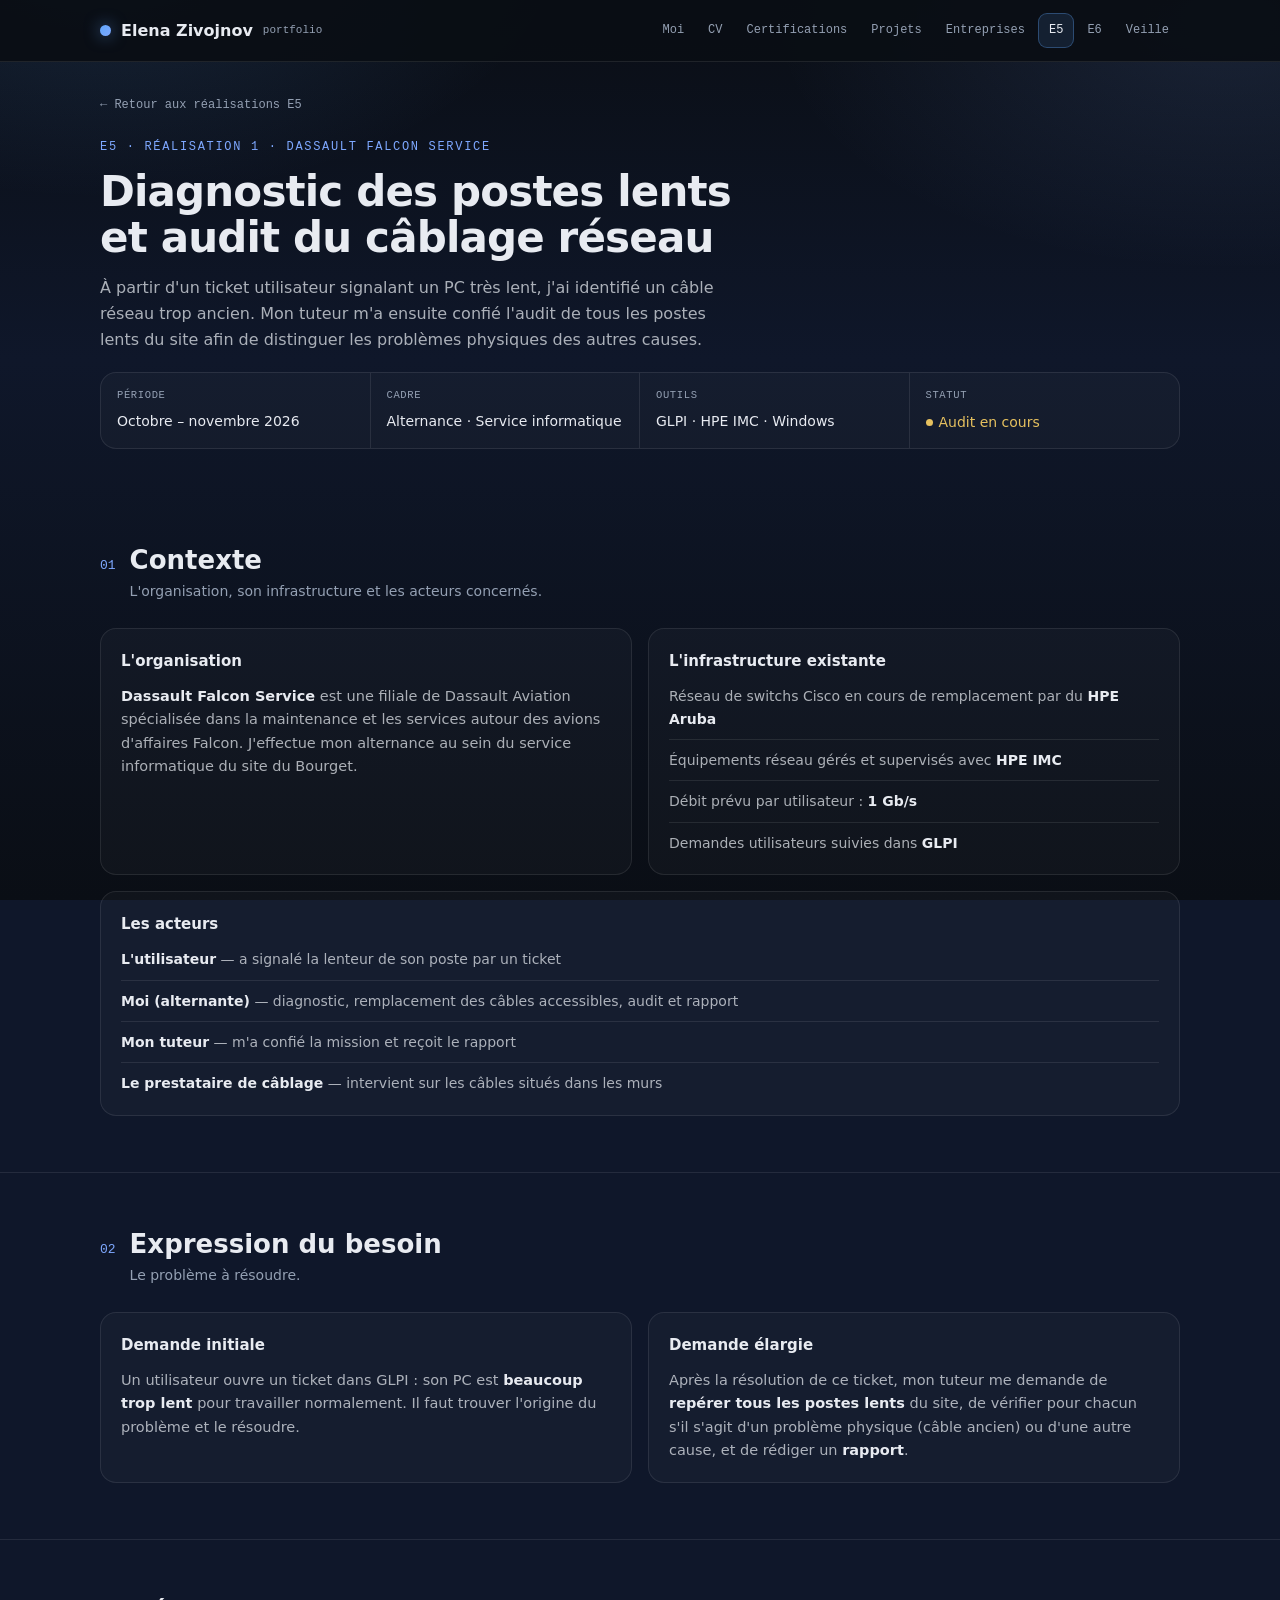
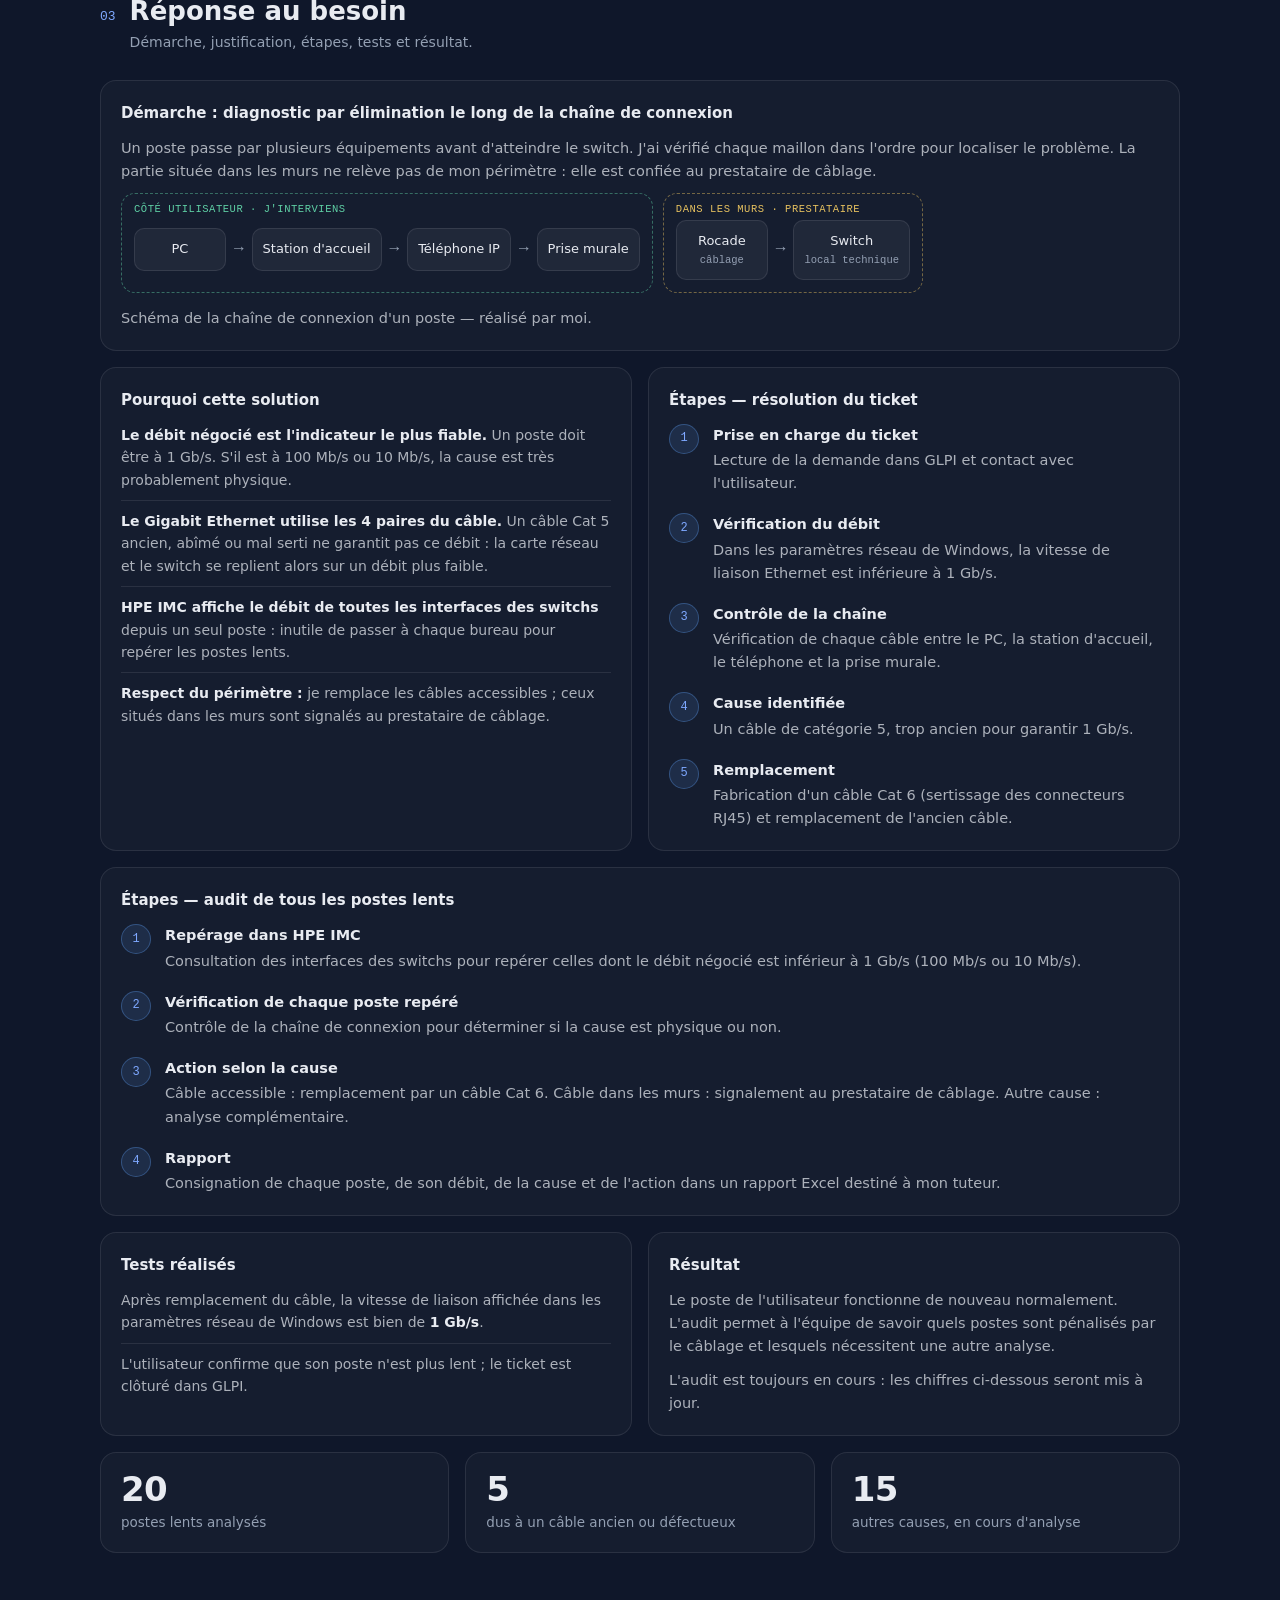
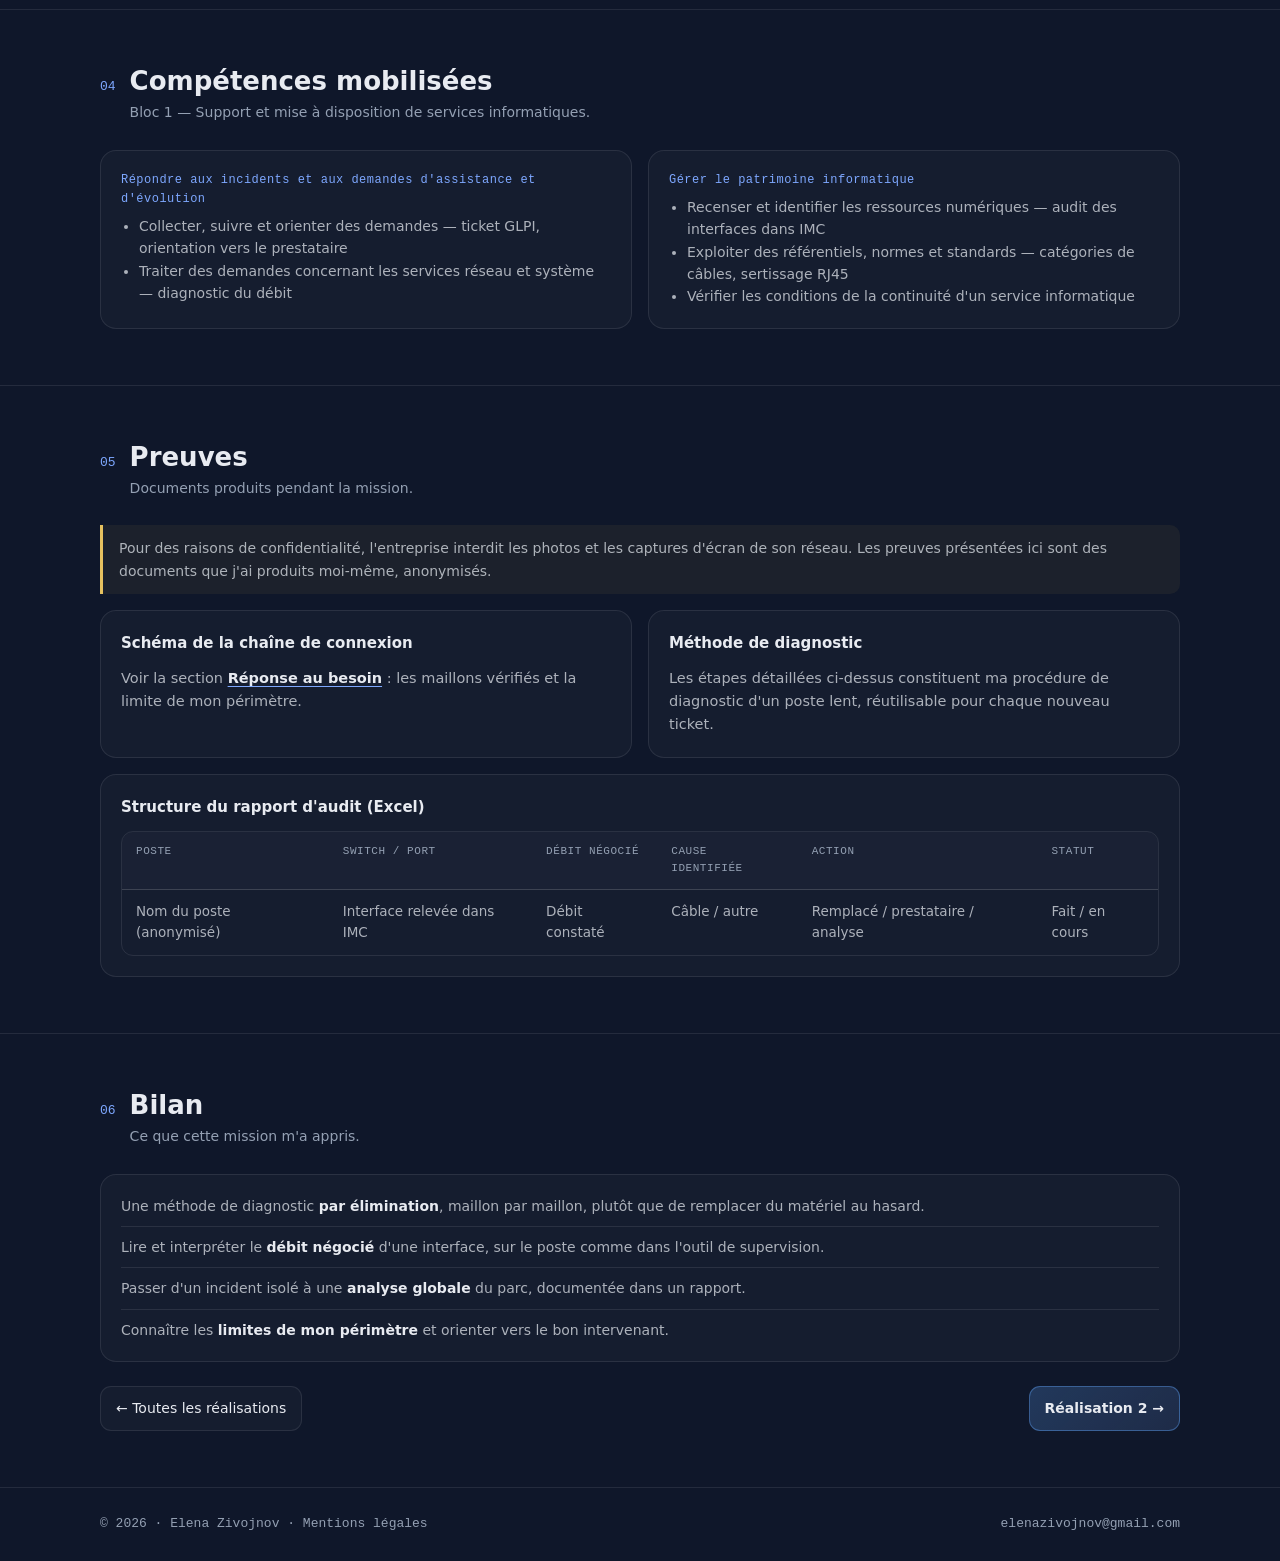
==== e5-1.html @ ac81866e "Add files via upload" ====
<!doctype html>
<html lang="fr">
<head>
<meta charset="utf-8" />
<meta name="viewport" content="width=device-width, initial-scale=1" />
<title>Réalisation 1 — Diagnostic des postes lents | Elena Zivojnov</title>
<link rel="stylesheet" href="style.css" />
</head>
<body>

<header class="site-header">
  <div class="wrap">
    <a class="brand" href="index.html">
      <span class="brand-dot"></span>
      Elena Zivojnov <small>portfolio</small>
    </a>
    <nav class="menu" aria-label="Navigation principale">
      <a href="index.html#moi">Moi</a>
      <a href="index.html#cv">CV</a>
      <a href="index.html#certifications">Certifications</a>
      <a href="index.html#portfolio">Projets</a>
      <a href="index.html#entreprise">Entreprises</a>
      <a href="index.html#e5" class="active">E5</a>
      <a href="index.html#e6">E6</a>
      <a href="veille.html">Veille</a>
    </nav>
  </div>
</header>

<main>

  <!-- EN-TÊTE DE LA RÉALISATION -->
  <div class="wrap">
    <a class="crumb" href="index.html#e5">← Retour aux réalisations E5</a>

    <section class="page-hero">
      <p class="eyebrow">E5 · Réalisation 1 · Dassault Falcon Service</p>
      <h1>Diagnostic des postes lents et audit du câblage réseau</h1>
      <p class="lead">
        À partir d'un ticket utilisateur signalant un PC très lent, j'ai identifié un câble
        réseau trop ancien. Mon tuteur m'a ensuite confié l'audit de tous les postes lents
        du site afin de distinguer les problèmes physiques des autres causes.
      </p>

      <div class="facts">
        <div class="fact"><span class="k">Période</span><span class="v">Octobre – novembre 2026</span></div>
        <div class="fact"><span class="k">Cadre</span><span class="v">Alternance · Service informatique</span></div>
        <div class="fact"><span class="k">Outils</span><span class="v">GLPI · HPE IMC · Windows</span></div>
        <div class="fact"><span class="k">Statut</span><span class="v"><span class="status">Audit en cours</span></span></div>
      </div>
    </section>
  </div>

  <!-- 1 · CONTEXTE -->
  <section class="section" id="contexte">
    <div class="wrap">
      <div class="section-head">
        <span class="section-num">01</span>
        <div><h2>Contexte</h2><p>L'organisation, son infrastructure et les acteurs concernés.</p></div>
      </div>

      <div class="grid">
        <article class="card">
          <h3>L'organisation</h3>
          <p>
            <strong>Dassault Falcon Service</strong> est une filiale de Dassault Aviation
            spécialisée dans la maintenance et les services autour des avions d'affaires Falcon.
            J'effectue mon alternance au sein du service informatique du site du Bourget.
          </p>
        </article>

        <article class="card">
          <h3>L'infrastructure existante</h3>
          <ul class="clean-list">
            <li>Réseau de switchs Cisco en cours de remplacement par du <strong>HPE Aruba</strong></li>
            <li>Équipements réseau gérés et supervisés avec <strong>HPE IMC</strong></li>
            <li>Débit prévu par utilisateur : <strong>1 Gb/s</strong></li>
            <li>Demandes utilisateurs suivies dans <strong>GLPI</strong></li>
          </ul>
        </article>

        <article class="card span-12">
          <h3>Les acteurs</h3>
          <ul class="clean-list">
            <li><strong>L'utilisateur</strong> — a signalé la lenteur de son poste par un ticket</li>
            <li><strong>Moi (alternante)</strong> — diagnostic, remplacement des câbles accessibles, audit et rapport</li>
            <li><strong>Mon tuteur</strong> — m'a confié la mission et reçoit le rapport</li>
            <li><strong>Le prestataire de câblage</strong> — intervient sur les câbles situés dans les murs</li>
          </ul>
        </article>
      </div>
    </div>
  </section>

  <!-- 2 · BESOIN -->
  <section class="section" id="besoin">
    <div class="wrap">
      <div class="section-head">
        <span class="section-num">02</span>
        <div><h2>Expression du besoin</h2><p>Le problème à résoudre.</p></div>
      </div>

      <div class="grid">
        <article class="card">
          <h3>Demande initiale</h3>
          <p>
            Un utilisateur ouvre un ticket dans GLPI : son PC est <strong>beaucoup trop lent</strong>
            pour travailler normalement. Il faut trouver l'origine du problème et le résoudre.
          </p>
        </article>
        <article class="card">
          <h3>Demande élargie</h3>
          <p>
            Après la résolution de ce ticket, mon tuteur me demande de <strong>repérer tous les
            postes lents</strong> du site, de vérifier pour chacun s'il s'agit d'un problème
            physique (câble ancien) ou d'une autre cause, et de rédiger un <strong>rapport</strong>.
          </p>
        </article>
      </div>
    </div>
  </section>

  <!-- 3 · RÉPONSE AU BESOIN -->
  <section class="section" id="reponse">
    <div class="wrap">
      <div class="section-head">
        <span class="section-num">03</span>
        <div><h2>Réponse au besoin</h2><p>Démarche, justification, étapes, tests et résultat.</p></div>
      </div>

      <div class="grid">
        <article class="card span-12">
          <h3>Démarche : diagnostic par élimination le long de la chaîne de connexion</h3>
          <p>
            Un poste passe par plusieurs équipements avant d'atteindre le switch. J'ai vérifié
            chaque maillon dans l'ordre pour localiser le problème. La partie située dans les
            murs ne relève pas de mon périmètre : elle est confiée au prestataire de câblage.
          </p>

          <div class="chain" role="img" aria-label="Chaîne de connexion : PC, station d'accueil, téléphone IP, prise murale, rocade, switch">
            <div class="zone me">
              <span class="zone-label">Côté utilisateur · j'interviens</span>
              <div class="node">PC</div>
              <span class="arrow">→</span>
              <div class="node">Station d'accueil</div>
              <span class="arrow">→</span>
              <div class="node">Téléphone IP</div>
              <span class="arrow">→</span>
              <div class="node">Prise murale</div>
            </div>
            <div class="zone ext">
              <span class="zone-label">Dans les murs · prestataire</span>
              <div class="node">Rocade<small>câblage</small></div>
              <span class="arrow">→</span>
              <div class="node">Switch<small>local technique</small></div>
            </div>
          </div>
          <p class="muted">Schéma de la chaîne de connexion d'un poste — réalisé par moi.</p>
        </article>

        <article class="card">
          <h3>Pourquoi cette solution</h3>
          <ul class="clean-list">
            <li>
              <strong>Le débit négocié est l'indicateur le plus fiable.</strong> Un poste doit
              être à 1 Gb/s. S'il est à 100 Mb/s ou 10 Mb/s, la cause est très probablement physique.
            </li>
            <li>
              <strong>Le Gigabit Ethernet utilise les 4 paires du câble.</strong> Un câble
              Cat 5 ancien, abîmé ou mal serti ne garantit pas ce débit : la carte réseau et le
              switch se replient alors sur un débit plus faible.
            </li>
            <li>
              <strong>HPE IMC affiche le débit de toutes les interfaces des switchs</strong>
              depuis un seul poste : inutile de passer à chaque bureau pour repérer les postes lents.
            </li>
            <li>
              <strong>Respect du périmètre :</strong> je remplace les câbles accessibles ; ceux
              situés dans les murs sont signalés au prestataire de câblage.
            </li>
          </ul>
        </article>

        <article class="card">
          <h3>Étapes — résolution du ticket</h3>
          <ol class="steps">
            <li><strong>Prise en charge du ticket</strong>Lecture de la demande dans GLPI et contact avec l'utilisateur.</li>
            <li><strong>Vérification du débit</strong>Dans les paramètres réseau de Windows, la vitesse de liaison Ethernet est inférieure à 1 Gb/s.</li>
            <li><strong>Contrôle de la chaîne</strong>Vérification de chaque câble entre le PC, la station d'accueil, le téléphone et la prise murale.</li>
            <li><strong>Cause identifiée</strong>Un câble de catégorie 5, trop ancien pour garantir 1 Gb/s.</li>
            <li><strong>Remplacement</strong>Fabrication d'un câble Cat 6 (sertissage des connecteurs RJ45) et remplacement de l'ancien câble.</li>
          </ol>
        </article>

        <article class="card span-12">
          <h3>Étapes — audit de tous les postes lents</h3>
          <ol class="steps">
            <li><strong>Repérage dans HPE IMC</strong>Consultation des interfaces des switchs pour repérer celles dont le débit négocié est inférieur à 1 Gb/s (100 Mb/s ou 10 Mb/s).</li>
            <li><strong>Vérification de chaque poste repéré</strong>Contrôle de la chaîne de connexion pour déterminer si la cause est physique ou non.</li>
            <li><strong>Action selon la cause</strong>Câble accessible : remplacement par un câble Cat 6. Câble dans les murs : signalement au prestataire de câblage. Autre cause : analyse complémentaire.</li>
            <li><strong>Rapport</strong>Consignation de chaque poste, de son débit, de la cause et de l'action dans un rapport Excel destiné à mon tuteur.</li>
          </ol>
        </article>

        <article class="card">
          <h3>Tests réalisés</h3>
          <ul class="clean-list">
            <li>Après remplacement du câble, la vitesse de liaison affichée dans les paramètres réseau de Windows est bien de <strong>1 Gb/s</strong>.</li>
            <li>L'utilisateur confirme que son poste n'est plus lent ; le ticket est clôturé dans GLPI.</li>
          </ul>
        </article>

        <article class="card">
          <h3>Résultat</h3>
          <p>
            Le poste de l'utilisateur fonctionne de nouveau normalement. L'audit permet à
            l'équipe de savoir quels postes sont pénalisés par le câblage et lesquels
            nécessitent une autre analyse.
          </p>
          <p class="muted">L'audit est toujours en cours : les chiffres ci-dessous seront mis à jour.</p>
        </article>
      </div>

      <div class="stats" style="margin-top:16px;">
        <div class="stat"><div class="num">20</div><div class="lbl">postes lents analysés</div></div>
        <div class="stat"><div class="num">5</div><div class="lbl">dus à un câble ancien ou défectueux</div></div>
        <div class="stat"><div class="num">15</div><div class="lbl">autres causes, en cours d'analyse</div></div>
      </div>
    </div>
  </section>

  <!-- 4 · COMPÉTENCES -->
  <section class="section" id="competences">
    <div class="wrap">
      <div class="section-head">
        <span class="section-num">04</span>
        <div><h2>Compétences mobilisées</h2><p>Bloc 1 — Support et mise à disposition de services informatiques.</p></div>
      </div>

      <div class="grid">
        <article class="card">
          <div class="comp">
            <div class="comp-title">Répondre aux incidents et aux demandes d'assistance et d'évolution</div>
            <ul>
              <li>Collecter, suivre et orienter des demandes — ticket GLPI, orientation vers le prestataire</li>
              <li>Traiter des demandes concernant les services réseau et système — diagnostic du débit</li>
            </ul>
          </div>
        </article>
        <article class="card">
          <div class="comp">
            <div class="comp-title">Gérer le patrimoine informatique</div>
            <ul>
              <li>Recenser et identifier les ressources numériques — audit des interfaces dans IMC</li>
              <li>Exploiter des référentiels, normes et standards — catégories de câbles, sertissage RJ45</li>
              <li>Vérifier les conditions de la continuité d'un service informatique</li>
            </ul>
          </div>
        </article>
      </div>
    </div>
  </section>

  <!-- 5 · PREUVES -->
  <section class="section" id="preuves">
    <div class="wrap">
      <div class="section-head">
        <span class="section-num">05</span>
        <div><h2>Preuves</h2><p>Documents produits pendant la mission.</p></div>
      </div>

      <p class="note" style="margin:0 0 16px;">
        Pour des raisons de confidentialité, l'entreprise interdit les photos et les captures
        d'écran de son réseau. Les preuves présentées ici sont des documents que j'ai produits
        moi-même, anonymisés.
      </p>

      <div class="grid">
        <article class="card">
          <h3>Schéma de la chaîne de connexion</h3>
          <p>Voir la section <a class="link" href="#reponse"><strong>Réponse au besoin</strong></a> : les maillons vérifiés et la limite de mon périmètre.</p>
        </article>
        <article class="card">
          <h3>Méthode de diagnostic</h3>
          <p>Les étapes détaillées ci-dessus constituent ma procédure de diagnostic d'un poste lent, réutilisable pour chaque nouveau ticket.</p>
        </article>
        <article class="card span-12">
          <h3>Structure du rapport d'audit (Excel)</h3>
          <div class="table-wrap">
            <table>
              <thead>
                <tr><th>Poste</th><th>Switch / port</th><th>Débit négocié</th><th>Cause identifiée</th><th>Action</th><th>Statut</th></tr>
              </thead>
              <tbody>
                <tr>
                  <td>Nom du poste (anonymisé)</td>
                  <td>Interface relevée dans IMC</td>
                  <td>Débit constaté</td>
                  <td>Câble / autre</td>
                  <td>Remplacé / prestataire / analyse</td>
                  <td>Fait / en cours</td>
                </tr>
              </tbody>
            </table>
          </div>
        </article>
      </div>
    </div>
  </section>

  <!-- BILAN -->
  <section class="section" id="bilan">
    <div class="wrap">
      <div class="section-head">
        <span class="section-num">06</span>
        <div><h2>Bilan</h2><p>Ce que cette mission m'a appris.</p></div>
      </div>

      <div class="grid">
        <article class="card span-12">
          <ul class="clean-list">
            <li>Une méthode de diagnostic <strong>par élimination</strong>, maillon par maillon, plutôt que de remplacer du matériel au hasard.</li>
            <li>Lire et interpréter le <strong>débit négocié</strong> d'une interface, sur le poste comme dans l'outil de supervision.</li>
            <li>Passer d'un incident isolé à une <strong>analyse globale</strong> du parc, documentée dans un rapport.</li>
            <li>Connaître les <strong>limites de mon périmètre</strong> et orienter vers le bon intervenant.</li>
          </ul>
        </article>
      </div>

      <div class="pager" style="margin-top:24px;">
        <a class="btn" href="index.html#e5">← Toutes les réalisations</a>
        <a class="btn btn-primary" href="e5-2.html">Réalisation 2 →</a>
      </div>
    </div>
  </section>

</main>

<footer class="footer">
  <div class="wrap">
    <span>© 2026 · Elena Zivojnov · <a href="mentions-legales.html">Mentions légales</a></span>
    <span>elenazivojnov@gmail.com</span>
  </div>
</footer>

</body>
</html>
---- style.css ----
/* =========================================================
   Portfolio BTS SIO — Elena Zivojnov
   Feuille de style unique, partagée par toutes les pages
   ========================================================= */

:root{
  --bg-0:#0a0e15;
  --bg-1:#0f172a;
  --panel: rgba(255,255,255,0.028);
  --panel-2: rgba(255,255,255,0.05);
  --ink:#e8ebf1;
  --ink-soft: rgba(232,235,241,0.72);
  --muted:#94a0b3;
  --line: rgba(255,255,255,0.09);
  --line-strong: rgba(255,255,255,0.16);
  --accent:#7ea8ff;
  --accent-2:#60a5fa;
  --accent-soft: rgba(96,165,250,0.12);
  --ok:#5fd0a5;
  --warn:#e6c15f;
  --bad:#e88f8f;
  --mono: ui-monospace, "SF Mono", "JetBrains Mono", "Cascadia Code", Menlo, Consolas, monospace;
  --sans: ui-sans-serif, system-ui, -apple-system, "Segoe UI", Roboto, Arial, sans-serif;
  --r: 16px;
  --maxw: 1080px;
}

*{ box-sizing:border-box; }
html{ scroll-behavior:smooth; }

body{
  margin:0;
  font-family:var(--sans);
  color:var(--ink);
  background:var(--bg-1);
  line-height:1.6;
  -webkit-font-smoothing:antialiased;
}

/* Fond fixe : ne se redessine pas au scroll */
body::before{
  content:"";
  position:fixed;
  inset:0;
  z-index:-1;
  pointer-events:none;
  background:
    radial-gradient(760px 420px at 8% -6%, rgba(96,165,250,0.16), transparent 60%),
    radial-gradient(760px 420px at 96% 2%, rgba(126,168,255,0.13), transparent 60%),
    linear-gradient(180deg, var(--bg-0), var(--bg-1) 40%, var(--bg-0));
}

a{ color:inherit; text-decoration:none; }
strong{ color:var(--ink); font-weight:600; }
code{
  font-family:var(--mono);
  font-size:.9em;
  background:var(--panel-2);
  border:1px solid var(--line);
  padding:1px 6px;
  border-radius:6px;
}

:focus-visible{
  outline:2px solid var(--accent);
  outline-offset:3px;
  border-radius:6px;
}

.wrap{ width:min(var(--maxw), 92%); margin-inline:auto; }

/* ============ EN-TÊTE ============ */
.site-header{
  position:sticky;
  top:0;
  z-index:50;
  background: rgba(10,14,21,0.94);
  border-bottom:1px solid var(--line);
}
.site-header .wrap{
  display:flex;
  align-items:center;
  justify-content:space-between;
  gap:16px;
  padding:13px 0;
}
.brand{
  display:inline-flex;
  align-items:center;
  gap:10px;
  font-weight:650;
  white-space:nowrap;
}
.brand-dot{
  width:11px; height:11px;
  border-radius:999px;
  background:linear-gradient(135deg, var(--accent-2), var(--accent));
  box-shadow:0 0 16px rgba(96,165,250,0.6);
}
.brand small{
  font-family:var(--mono);
  font-size:11px;
  color:var(--muted);
  font-weight:500;
}
.menu{
  display:flex;
  gap:2px;
  flex-wrap:wrap;
  justify-content:flex-end;
}
.menu a{
  font-family:var(--mono);
  font-size:12px;
  color:var(--muted);
  padding:7px 10px;
  border-radius:9px;
  border:1px solid transparent;
  transition:color .15s ease, background-color .15s ease;
}
.menu a:hover{ color:var(--ink); background:var(--panel-2); }
.menu a.active{
  color:var(--ink);
  background:var(--accent-soft);
  border-color:rgba(96,165,250,0.32);
}

/* ============ SECTIONS ============ */
.section{ padding:56px 0; scroll-margin-top:78px; }
.section + .section{ border-top:1px solid var(--line); }

.section-head{
  display:flex;
  align-items:baseline;
  gap:14px;
  margin-bottom:26px;
}
.section-num{
  font-family:var(--mono);
  font-size:13px;
  color:var(--accent);
  padding-top:4px;
}
.section-head h2{
  margin:0;
  font-size:clamp(20px, 3vw, 26px);
  line-height:1.2;
}
.section-head p{ margin:4px 0 0; color:var(--muted); font-size:14px; }

/* ============ BOUTONS / PUCES ============ */
.btn{
  display:inline-flex;
  align-items:center;
  gap:8px;
  padding:10px 15px;
  border-radius:11px;
  border:1px solid var(--line);
  background:var(--panel);
  color:var(--ink);
  font-size:14px;
  font-weight:500;
  transition:background-color .15s ease, border-color .15s ease;
}
.btn:hover{ border-color:var(--line-strong); background:var(--panel-2); }
.btn-primary{
  background:linear-gradient(135deg, rgba(96,165,250,0.24), rgba(126,168,255,0.14));
  border-color:rgba(96,165,250,0.4);
  font-weight:600;
}
.btn-sm{ padding:7px 11px; font-size:12.5px; border-radius:9px; }

.chips{ display:flex; flex-wrap:wrap; gap:8px; }
.chip{
  font-family:var(--mono);
  font-size:12px;
  padding:6px 11px;
  border-radius:999px;
  border:1px solid var(--line);
  background:var(--panel);
  color:var(--ink-soft);
}

/* ============ GRILLE + CARTES ============ */
.grid{ display:grid; grid-template-columns:repeat(12, 1fr); gap:16px; }
.card{
  grid-column:span 6;
  background:var(--panel);
  border:1px solid var(--line);
  border-radius:var(--r);
  padding:20px;
}
.card.span-4{ grid-column:span 4; }
.card.span-12{ grid-column:span 12; }
.card h3{ margin:0 0 12px; font-size:15px; }
.card p{ margin:0 0 10px; color:var(--ink-soft); font-size:14.5px; }
.card p:last-child{ margin-bottom:0; }

.clean-list{ margin:0; padding:0; list-style:none; }
.clean-list li{
  padding:9px 0;
  border-bottom:1px solid var(--line);
  color:var(--ink-soft);
  font-size:14px;
}
.clean-list li:first-child{ padding-top:0; }
.clean-list li:last-child{ border-bottom:0; padding-bottom:0; }

.muted{ color:var(--muted); font-size:14px; margin:0; }

/* ============ PAGE RÉALISATION ============ */
.crumb{
  display:inline-block;
  margin-top:34px;
  font-family:var(--mono);
  font-size:12px;
  color:var(--muted);
}
.crumb:hover{ color:var(--ink); }

.page-hero{ padding:22px 0 40px; }
.eyebrow{
  font-family:var(--mono);
  font-size:12px;
  letter-spacing:.14em;
  text-transform:uppercase;
  color:var(--accent);
  margin:0 0 12px;
}
.page-hero h1{
  margin:0;
  font-size:clamp(28px, 5vw, 42px);
  line-height:1.1;
  letter-spacing:-0.02em;
  max-width:22ch;
}
.page-hero .lead{
  margin:14px 0 20px;
  max-width:62ch;
  color:var(--ink-soft);
  font-size:16px;
}

/* Fiche d'identité de la réalisation */
.facts{
  display:grid;
  grid-template-columns:repeat(4, 1fr);
  border:1px solid var(--line);
  border-radius:var(--r);
  background:var(--panel);
  overflow:hidden;
}
.fact{ padding:14px 16px; border-right:1px solid var(--line); }
.fact:last-child{ border-right:0; }
.fact .k{
  display:block;
  font-family:var(--mono);
  font-size:10.5px;
  letter-spacing:.06em;
  text-transform:uppercase;
  color:var(--muted);
  margin-bottom:4px;
}
.fact .v{ font-size:14px; }
.status{
  display:inline-flex; align-items:center; gap:6px;
  color:var(--warn);
}
.status::before{ content:""; width:7px; height:7px; border-radius:999px; background:var(--warn); }

/* Schéma de la chaîne de connexion */
.chain{
  display:flex;
  align-items:stretch;
  gap:0;
  margin:6px 0 10px;
  overflow-x:auto;
  padding-bottom:4px;
}
.zone{
  border:1px dashed var(--line-strong);
  border-radius:14px;
  padding:26px 12px 12px;
  position:relative;
  display:flex;
  align-items:center;
  gap:8px;
}
.zone + .zone{ margin-left:10px; }
.zone-label{
  position:absolute;
  top:7px; left:12px;
  font-family:var(--mono);
  font-size:10.5px;
  letter-spacing:.05em;
  text-transform:uppercase;
}
.zone.me{ border-color:rgba(95,208,165,0.45); }
.zone.me .zone-label{ color:var(--ok); }
.zone.ext{ border-color:rgba(230,193,95,0.45); }
.zone.ext .zone-label{ color:var(--warn); }
.node{
  min-width:92px;
  text-align:center;
  padding:10px 10px;
  border-radius:10px;
  background:var(--panel-2);
  border:1px solid var(--line);
  font-size:13px;
  white-space:nowrap;
}
.node.ok{ border-color:rgba(95,208,165,0.45); color:var(--ok); }
.node.warn{ border-color:rgba(230,193,95,0.45); color:var(--warn); }
.node small{ display:block; font-family:var(--mono); font-size:10.5px; color:var(--muted); }
.arrow{ color:var(--muted); font-family:var(--mono); }

/* Étapes numérotées */
.steps{ counter-reset:step; list-style:none; margin:0; padding:0; }
.steps li{
  counter-increment:step;
  position:relative;
  padding:0 0 18px 44px;
  color:var(--ink-soft);
  font-size:14.5px;
}
.steps li:last-child{ padding-bottom:0; }
.steps li::before{
  content:counter(step);
  position:absolute;
  left:0; top:0;
  width:28px; height:28px;
  border-radius:999px;
  display:grid; place-items:center;
  font-family:var(--mono);
  font-size:12px;
  color:var(--accent);
  background:var(--accent-soft);
  border:1px solid rgba(96,165,250,0.32);
}
.steps li strong{ display:block; margin-bottom:2px; }

/* Chiffres clés */
.stats{ display:grid; grid-template-columns:repeat(3, 1fr); gap:16px; }
.stats.two{ grid-template-columns:repeat(2, 1fr); }
.stat{
  background:var(--panel);
  border:1px solid var(--line);
  border-radius:var(--r);
  padding:18px 20px;
}
.stat .num{ font-size:34px; font-weight:700; line-height:1.1; letter-spacing:-0.02em; }
.stat .lbl{ color:var(--muted); font-size:13.5px; margin-top:4px; }

/* Tableau */
.table-wrap{ border:1px solid var(--line); border-radius:12px; overflow-x:auto; }
table{ width:100%; border-collapse:collapse; }
th, td{ padding:11px 14px; text-align:left; font-size:13.5px; border-bottom:1px solid var(--line); vertical-align:top; }
th{
  font-family:var(--mono);
  font-size:11px;
  letter-spacing:.05em;
  text-transform:uppercase;
  color:var(--muted);
  background:rgba(255,255,255,0.02);
  font-weight:500;
}
td{ color:var(--ink-soft); }
tr:last-child td{ border-bottom:0; }

/* Compétences du référentiel */
.comp{ margin-bottom:16px; }
.comp:last-child{ margin-bottom:0; }
.comp-title{
  font-family:var(--mono);
  font-size:12px;
  letter-spacing:.04em;
  color:var(--accent);
  margin-bottom:6px;
}
.comp ul{ margin:0; padding-left:18px; color:var(--ink-soft); font-size:14px; }

.link{ color:var(--accent); text-decoration:underline; text-underline-offset:3px; }

/* Encadré */
.note{
  border-left:3px solid var(--warn);
  background:rgba(230,193,95,0.06);
  padding:12px 16px;
  border-radius:0 10px 10px 0;
  color:var(--ink-soft);
  font-size:14px;
}

/* Navigation entre réalisations */
.pager{
  display:flex;
  justify-content:space-between;
  gap:12px;
  flex-wrap:wrap;
}

/* ============ PIED DE PAGE ============ */
.footer{ border-top:1px solid var(--line); padding:26px 0; }
.footer .wrap{
  display:flex; justify-content:space-between; gap:12px; flex-wrap:wrap;
  color:var(--muted); font-size:13px; font-family:var(--mono);
}

/* ============ RESPONSIVE ============ */
@media (max-width:900px){
  .card, .card.span-4{ grid-column:span 12; }
  .section{ padding:44px 0; }
  .site-header .wrap{ flex-direction:column; align-items:flex-start; gap:8px; padding:10px 0; }
  .menu{ flex-wrap:nowrap; overflow-x:auto; width:100%; justify-content:flex-start; }
  .menu a{ padding:6px 8px; font-size:11px; white-space:nowrap; }
  .facts{ grid-template-columns:1fr 1fr; }
  .fact:nth-child(2){ border-right:0; }
  .fact:nth-child(-n+2){ border-bottom:1px solid var(--line); }
  .stats{ grid-template-columns:1fr; }
}

@media (prefers-reduced-motion: reduce){
  html{ scroll-behavior:auto; }
  *{ transition:none !important; }
}

/* =========================================================
   PAGE D'ACCUEIL
   ========================================================= */
.hero{
  display:grid;
  grid-template-columns:1.15fr 0.85fr;
  gap:22px;
  align-items:start;
  padding-top:64px;
}
.hero h1{
  margin:0;
  font-size:clamp(38px, 7vw, 58px);
  line-height:1.02;
  letter-spacing:-0.03em;
}
.hero .lead{
  margin:16px 0 0;
  max-width:52ch;
  color:var(--ink-soft);
  font-size:16px;
  line-height:1.7;
}
.hero .chips{ margin-top:20px; }
.cta{ display:flex; gap:10px; flex-wrap:wrap; margin-top:22px; }

/* Fiche d'identité (fiche.txt) */
.fiche{
  background:var(--panel);
  border:1px solid var(--line);
  border-radius:var(--r);
  overflow:hidden;
}
.fiche-head{
  display:flex; align-items:center; gap:8px;
  padding:11px 15px;
  border-bottom:1px solid var(--line);
  font-family:var(--mono);
  font-size:11.5px;
  color:var(--muted);
  background:rgba(255,255,255,0.015);
}
.fiche-head .dots{ display:flex; gap:5px; margin-right:4px; }
.fiche-head .dots span{ width:8px; height:8px; border-radius:999px; background:var(--line-strong); }
.fiche-body{ padding:6px 15px; }
.fiche-row{
  display:flex; justify-content:space-between; gap:14px;
  padding:10px 0;
  border-bottom:1px solid var(--line);
  font-size:13.5px;
}
.fiche-row:last-child{ border-bottom:0; }
.fiche-row .k{
  font-family:var(--mono);
  font-size:11px;
  text-transform:uppercase;
  color:var(--muted);
  white-space:nowrap;
}
.fiche-row .v{ text-align:right; }

/* Compétences (niveaux, sans pourcentage) */
.skill-row{
  display:flex; justify-content:space-between; align-items:center; gap:12px;
  padding:9px 0;
  border-bottom:1px solid var(--line);
  font-size:14px;
  color:var(--ink-soft);
}
.skill-row:last-child{ border-bottom:0; padding-bottom:0; }
.lvl{
  font-family:var(--mono);
  font-size:10.5px;
  text-transform:uppercase;
  letter-spacing:.05em;
  padding:4px 9px;
  border-radius:999px;
  border:1px solid var(--line);
  white-space:nowrap;
}
.lvl.ok{ color:var(--ok); border-color:rgba(95,208,165,0.35); }
.lvl.mid{ color:var(--accent); border-color:rgba(96,165,250,0.35); }
.lvl.low{ color:var(--warn); border-color:rgba(230,193,95,0.35); }

/* Lignes de projets */
.project{
  display:flex;
  justify-content:space-between;
  align-items:flex-start;
  gap:16px;
  padding:15px 0;
  border-bottom:1px solid var(--line);
  flex-wrap:wrap;
}
.project:first-of-type{ padding-top:0; }
.project:last-child{ border-bottom:0; padding-bottom:0; }
.project-info{ flex:1 1 260px; min-width:0; }
.project-info b{ font-size:14.5px; }
.project-info .desc{ color:var(--muted); font-size:13px; margin-top:2px; }
.project-links{ display:flex; gap:8px; flex-wrap:wrap; }

/* Cartes de réalisation (lien vers une page) */
.rp-card{
  display:flex;
  flex-direction:column;
  gap:10px;
  transition:border-color .15s ease, background-color .15s ease;
}
.rp-card:hover{ border-color:rgba(96,165,250,0.45); background:var(--panel-2); }
.rp-card .idx{
  font-family:var(--mono);
  font-size:11px;
  color:var(--accent);
}
.rp-card h3{ margin:0; }
.rp-card .go{ margin-top:auto; font-family:var(--mono); font-size:12px; color:var(--accent); }

/* Matrice de couverture des compétences */
.matrix td, .matrix th{ text-align:center; }
.matrix td:first-child, .matrix th:first-child{ text-align:left; }
.yes{ color:var(--ok); font-weight:700; }

/* Veille : défense / attaque */
.prc{ display:grid; grid-template-columns:1fr 1fr; gap:16px; }
.prc h4{ margin:0 0 10px; font-size:13px; font-family:var(--mono); }
.prc .def h4{ color:var(--ok); }
.prc .att h4{ color:var(--bad); }
.prc ul{ margin:0; padding-left:18px; color:var(--ink-soft); font-size:14px; line-height:1.75; }

/* Frise chronologique */
.timeline{ display:flex; flex-direction:column; gap:10px; }
.tl{
  display:grid;
  grid-template-columns:96px 1fr;
  gap:12px;
  padding:10px 12px;
  border-radius:12px;
  border:1px solid var(--line);
  background:rgba(255,255,255,0.015);
  font-size:14px;
}
.tl-date{ font-family:var(--mono); color:var(--accent); font-size:13px; }
.tl-text{ color:var(--ink-soft); }

/* Liste de sources */
.sources{ margin:0; padding:0; list-style:none; }
.sources li{
  padding:11px 0;
  border-bottom:1px solid var(--line);
  font-size:14px;
  color:var(--ink-soft);
}
.sources li:last-child{ border-bottom:0; }
.sources li{ display:flex; gap:14px; align-items:baseline; }
.sources .date{
  flex:0 0 130px;
  font-family:var(--mono);
  font-size:12px;
  color:var(--muted);
}
.sources a{ color:var(--accent); }
.sources a:hover{ text-decoration:underline; }

@media (max-width:900px){
  .hero{ grid-template-columns:1fr; padding-top:44px; }
  .prc{ grid-template-columns:1fr; }
  .tl{ grid-template-columns:1fr; gap:2px; }
}
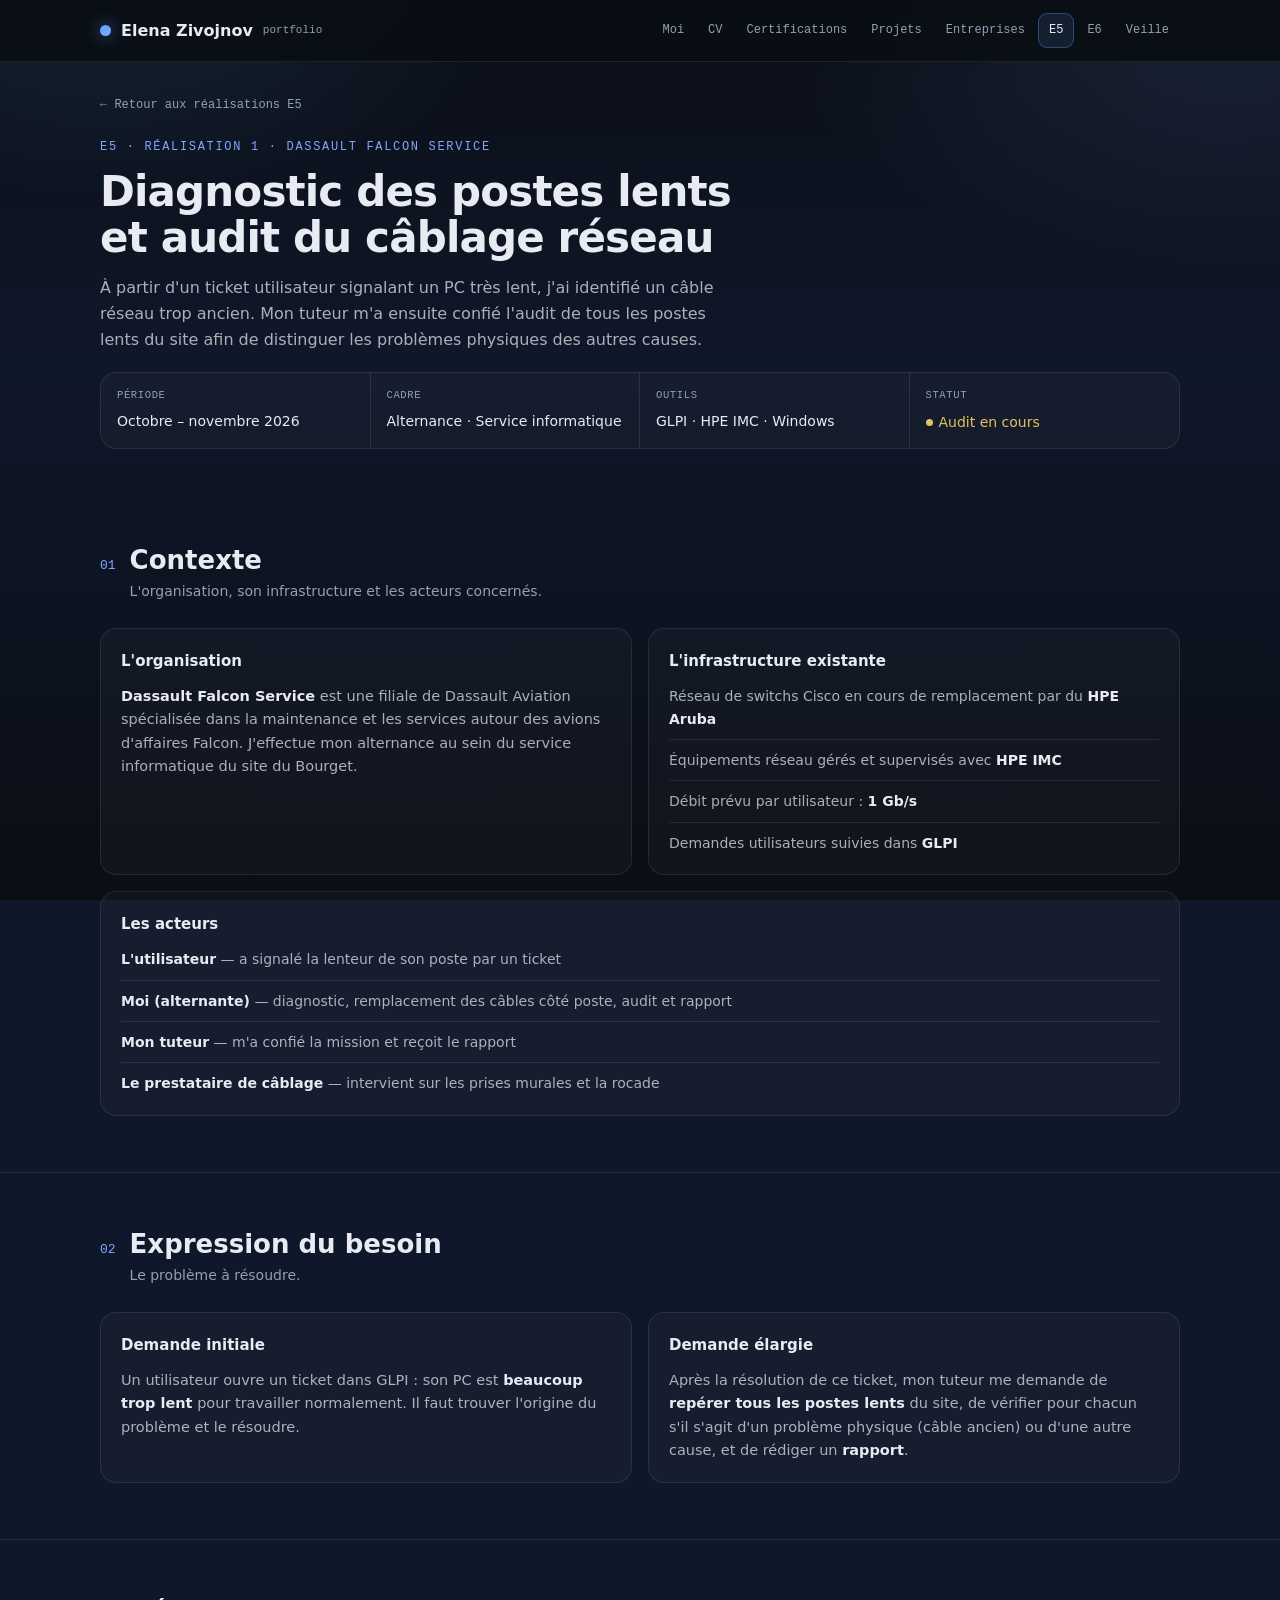
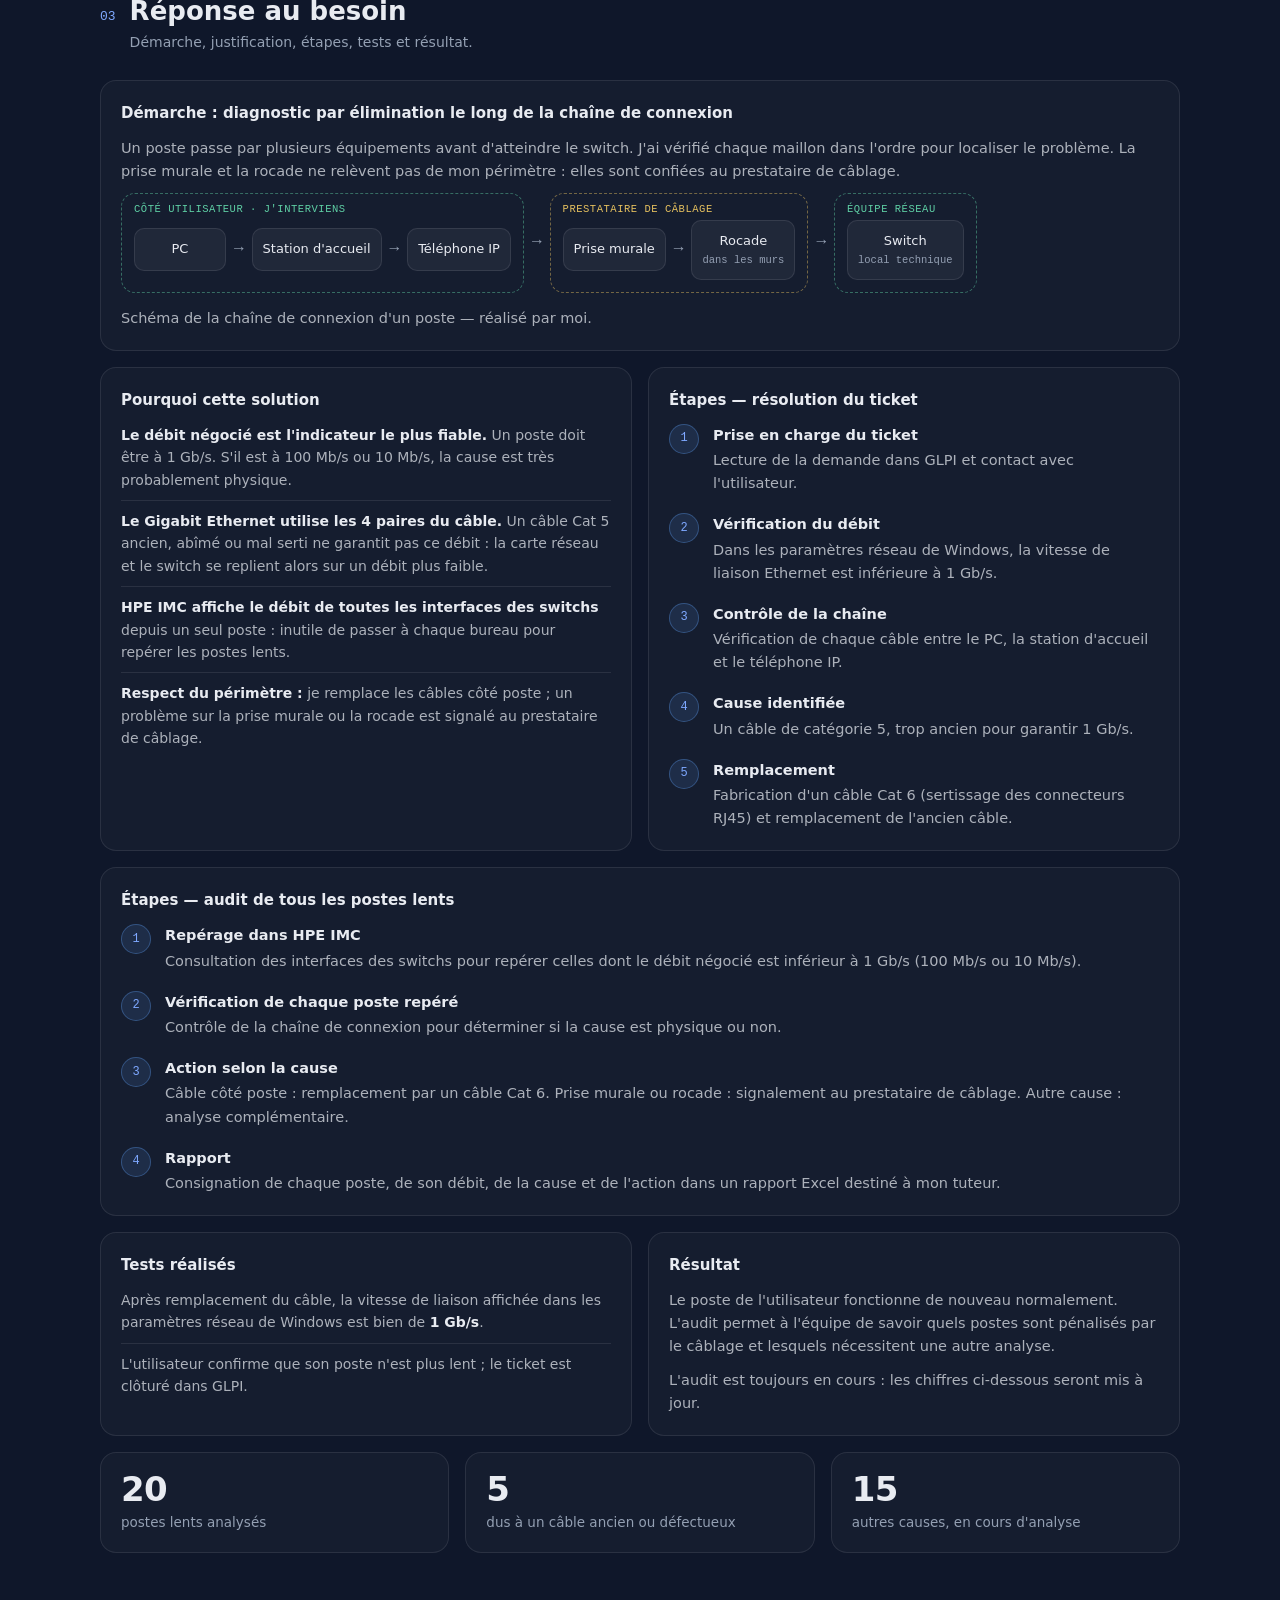
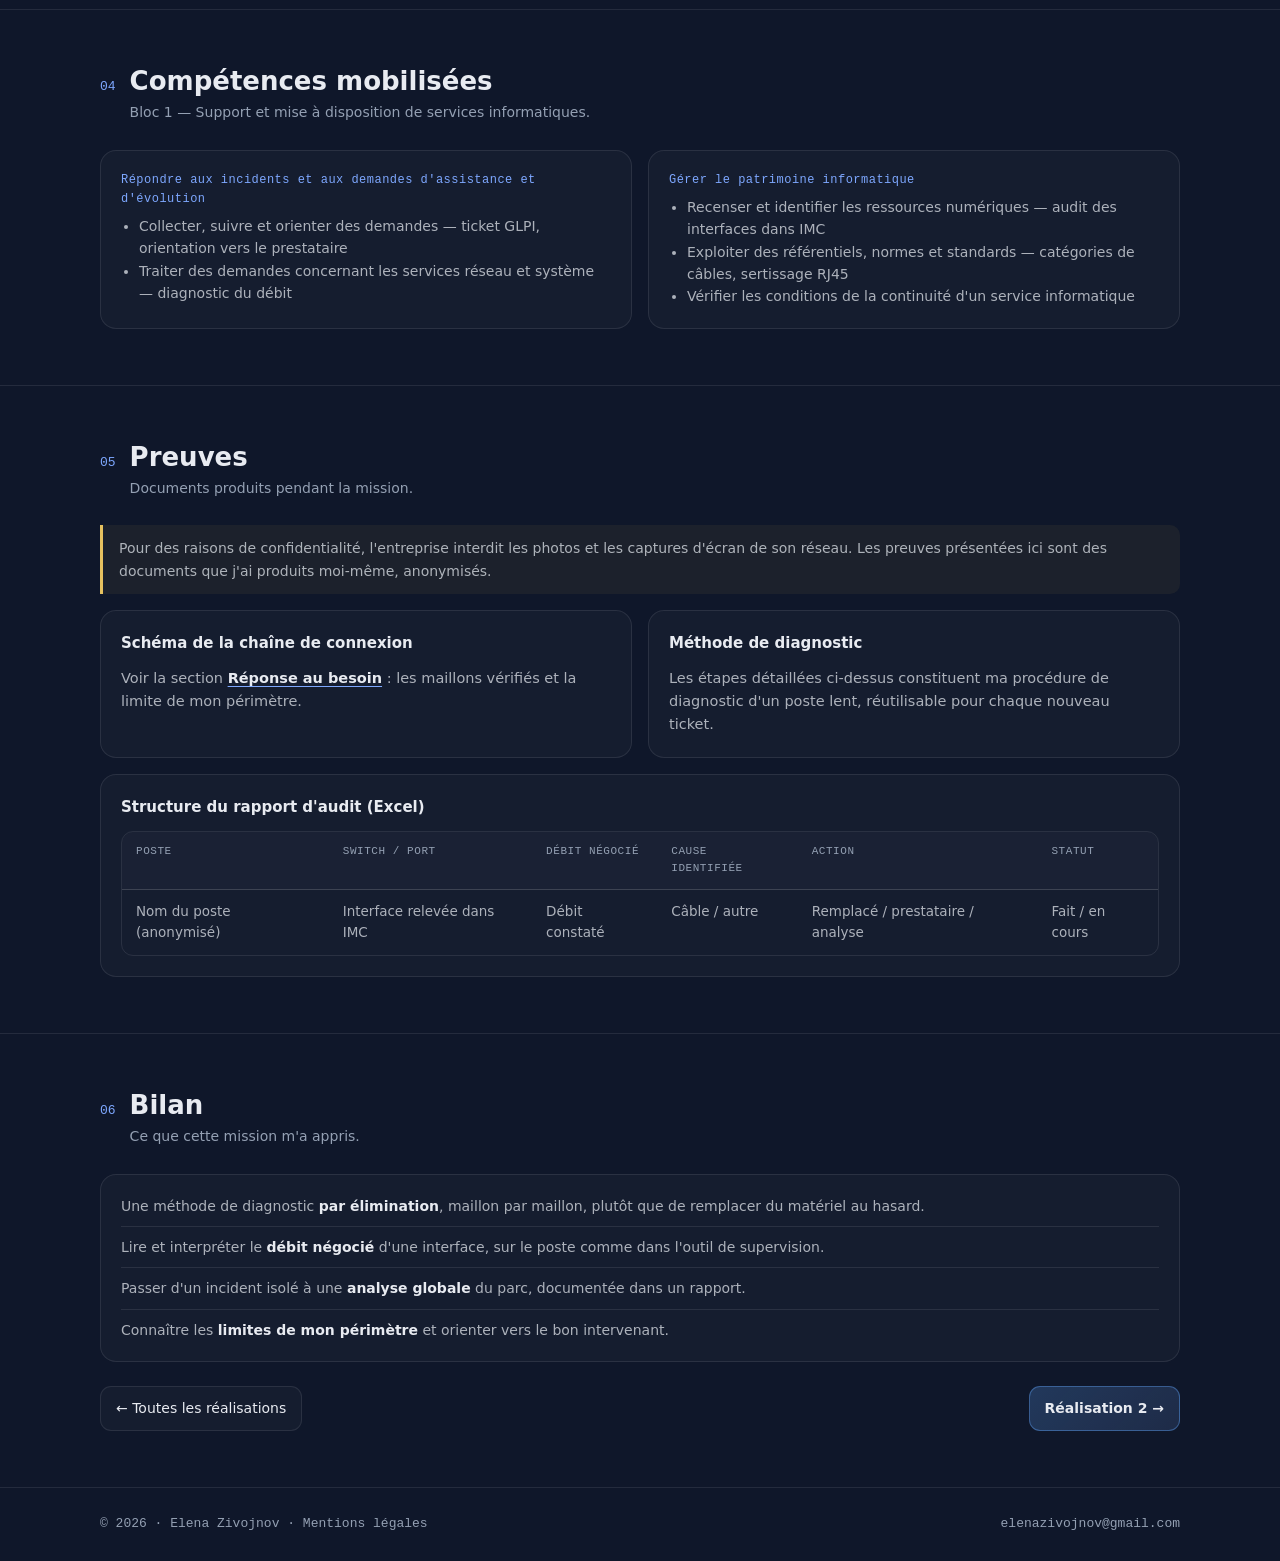
==== commit 4da3ef83: "Correction du schéma de câblage et liens vers les articles de veille Co-Authored-By: Claude Opus 5.5" ====
--- a/e5-1.html
+++ b/e5-1.html
@@ -83,9 +83,9 @@
           <h3>Les acteurs</h3>
           <ul class="clean-list">
             <li><strong>L'utilisateur</strong> — a signalé la lenteur de son poste par un ticket</li>
-            <li><strong>Moi (alternante)</strong> — diagnostic, remplacement des câbles accessibles, audit et rapport</li>
+            <li><strong>Moi (alternante)</strong> — diagnostic, remplacement des câbles côté poste, audit et rapport</li>
             <li><strong>Mon tuteur</strong> — m'a confié la mission et reçoit le rapport</li>
-            <li><strong>Le prestataire de câblage</strong> — intervient sur les câbles situés dans les murs</li>
+            <li><strong>Le prestataire de câblage</strong> — intervient sur les prises murales et la rocade</li>
           </ul>
         </article>
       </div>
@@ -133,11 +133,11 @@
           <h3>Démarche : diagnostic par élimination le long de la chaîne de connexion</h3>
           <p>
             Un poste passe par plusieurs équipements avant d'atteindre le switch. J'ai vérifié
-            chaque maillon dans l'ordre pour localiser le problème. La partie située dans les
-            murs ne relève pas de mon périmètre : elle est confiée au prestataire de câblage.
-          </p>
-
-          <div class="chain" role="img" aria-label="Chaîne de connexion : PC, station d'accueil, téléphone IP, prise murale, rocade, switch">
+            chaque maillon dans l'ordre pour localiser le problème. La prise murale et la rocade
+            ne relèvent pas de mon périmètre : elles sont confiées au prestataire de câblage.
+          </p>
+
+          <div class="chain" role="img" aria-label="Chaîne de connexion : PC, station d'accueil et téléphone IP côté utilisateur ; prise murale et rocade gérées par le prestataire ; switch dans le local technique">
             <div class="zone me">
               <span class="zone-label">Côté utilisateur · j'interviens</span>
               <div class="node">PC</div>
@@ -145,13 +145,17 @@
               <div class="node">Station d'accueil</div>
               <span class="arrow">→</span>
               <div class="node">Téléphone IP</div>
+            </div>
+            <span class="arrow" style="align-self:center; padding:0 8px;">→</span>
+            <div class="zone ext">
+              <span class="zone-label">Prestataire de câblage</span>
+              <div class="node">Prise murale</div>
               <span class="arrow">→</span>
-              <div class="node">Prise murale</div>
+              <div class="node">Rocade<small>dans les murs</small></div>
             </div>
-            <div class="zone ext">
-              <span class="zone-label">Dans les murs · prestataire</span>
-              <div class="node">Rocade<small>câblage</small></div>
-              <span class="arrow">→</span>
+            <span class="arrow" style="align-self:center; padding:0 8px;">→</span>
+            <div class="zone me">
+              <span class="zone-label">Équipe réseau</span>
               <div class="node">Switch<small>local technique</small></div>
             </div>
           </div>
@@ -175,8 +179,8 @@
               depuis un seul poste : inutile de passer à chaque bureau pour repérer les postes lents.
             </li>
             <li>
-              <strong>Respect du périmètre :</strong> je remplace les câbles accessibles ; ceux
-              situés dans les murs sont signalés au prestataire de câblage.
+              <strong>Respect du périmètre :</strong> je remplace les câbles côté poste ; un
+              problème sur la prise murale ou la rocade est signalé au prestataire de câblage.
             </li>
           </ul>
         </article>
@@ -186,7 +190,7 @@
           <ol class="steps">
             <li><strong>Prise en charge du ticket</strong>Lecture de la demande dans GLPI et contact avec l'utilisateur.</li>
             <li><strong>Vérification du débit</strong>Dans les paramètres réseau de Windows, la vitesse de liaison Ethernet est inférieure à 1 Gb/s.</li>
-            <li><strong>Contrôle de la chaîne</strong>Vérification de chaque câble entre le PC, la station d'accueil, le téléphone et la prise murale.</li>
+            <li><strong>Contrôle de la chaîne</strong>Vérification de chaque câble entre le PC, la station d'accueil et le téléphone IP.</li>
             <li><strong>Cause identifiée</strong>Un câble de catégorie 5, trop ancien pour garantir 1 Gb/s.</li>
             <li><strong>Remplacement</strong>Fabrication d'un câble Cat 6 (sertissage des connecteurs RJ45) et remplacement de l'ancien câble.</li>
           </ol>
@@ -197,7 +201,7 @@
           <ol class="steps">
             <li><strong>Repérage dans HPE IMC</strong>Consultation des interfaces des switchs pour repérer celles dont le débit négocié est inférieur à 1 Gb/s (100 Mb/s ou 10 Mb/s).</li>
             <li><strong>Vérification de chaque poste repéré</strong>Contrôle de la chaîne de connexion pour déterminer si la cause est physique ou non.</li>
-            <li><strong>Action selon la cause</strong>Câble accessible : remplacement par un câble Cat 6. Câble dans les murs : signalement au prestataire de câblage. Autre cause : analyse complémentaire.</li>
+            <li><strong>Action selon la cause</strong>Câble côté poste : remplacement par un câble Cat 6. Prise murale ou rocade : signalement au prestataire de câblage. Autre cause : analyse complémentaire.</li>
             <li><strong>Rapport</strong>Consignation de chaque poste, de son débit, de la cause et de l'action dans un rapport Excel destiné à mon tuteur.</li>
           </ol>
         </article>
